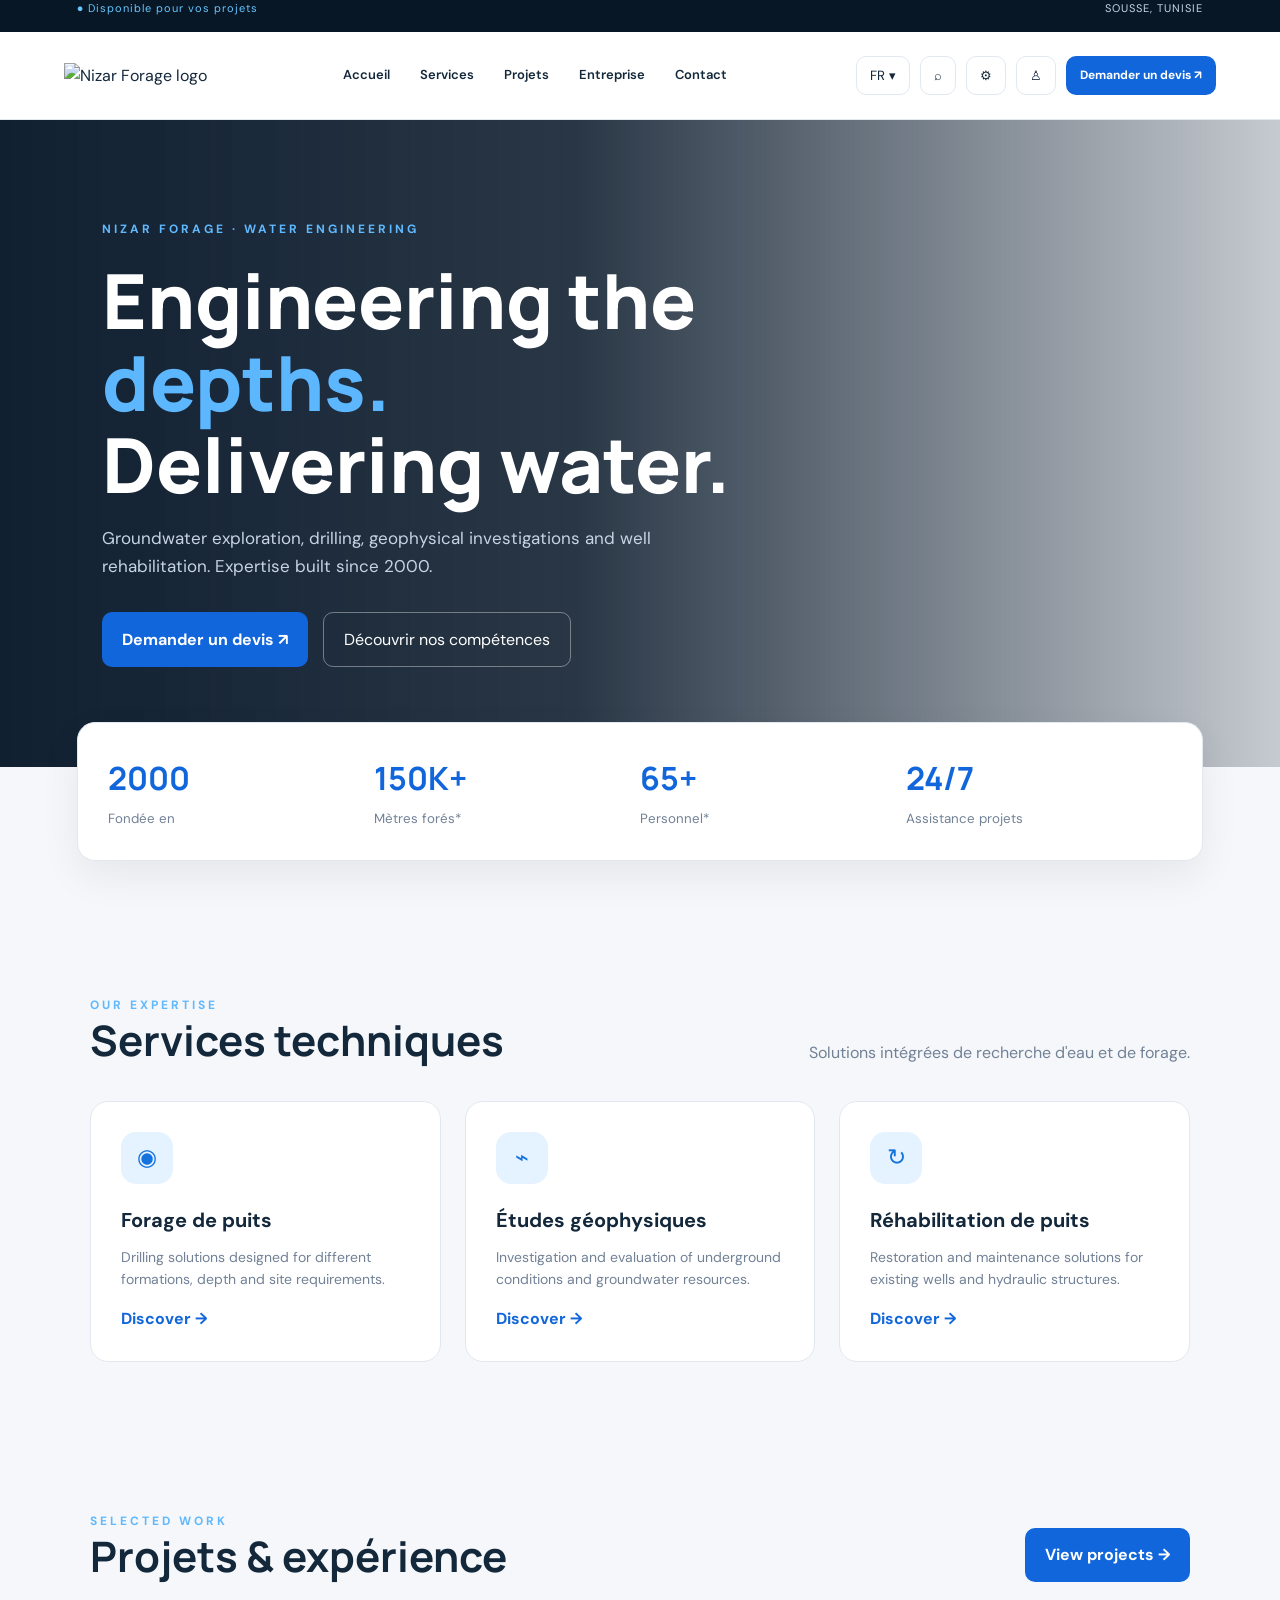
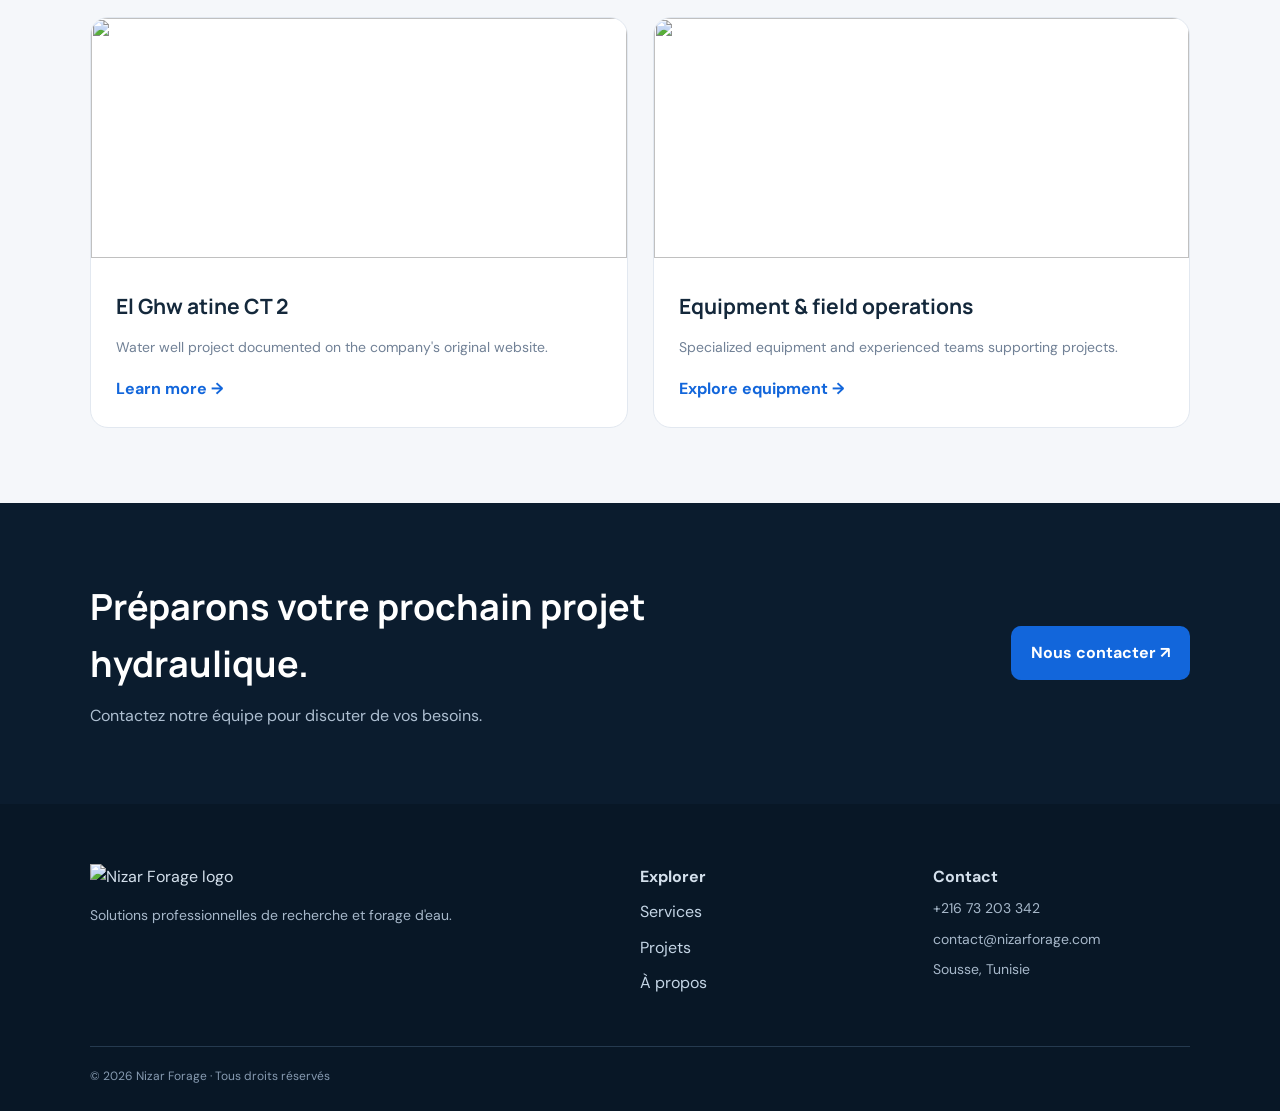
==== index.html @ 2755694d "Add files via upload" ====
﻿<!DOCTYPE html>
<html lang="fr">
<head>
<meta charset="UTF-8">
<meta name="viewport" content="width=device-width, initial-scale=1.0">
<meta name="description" content="Nizar Forage - Recherche d'eau souterraine, forage de puits, études géophysiques et réhabilitation en Tunisie.">
<title>Nizar Forage | Engineering & Water Solutions</title>
<link rel="stylesheet" href="style.css">
</head>
<body data-page="home">
<div class="topline"><span>● <span data-i18n="available">Disponible pour vos projets</span></span><span>SOUSSE, TUNISIE</span></div>
<header class="header">
<a class="brand" href="index.html"><img src='https://nizarforage.com/wp-content/uploads/2021/11/logo-blanc@2x-2.png' alt='Nizar Forage logo' class='logo-img'></a>
<nav class="nav">
<a href="index.html" data-i18n="home">Accueil</a>
<a href="services.html" data-i18n="services">Services</a>
<a href="projects.html" data-i18n="projects">Projets</a>
<a href="about.html" data-i18n="about">Entreprise</a>
<a href="contact.html" data-i18n="contact">Contact</a>
</nav>
<div class="head-actions">
<div class="dropdown">
<button class="small-btn" id="langBtn">FR ▾</button>
<div class="drop-menu" id="langMenu">
<button data-lang="fr">Français</button>
<button data-lang="en">English</button>
<button data-lang="ar">العربية</button>
</div>
</div>
<button class="small-btn" id="searchBtn" aria-label="Search">⌕</button>
<button class="small-btn" id="settingsBtn" aria-label="Settings">⚙</button>
<button class="small-btn" id="accountBtn" aria-label="Account">♙</button>
<a class="cta small-cta" href="contact.html" data-i18n="quote">Demander un devis ↗</a>
<button class="mobile-btn" id="mobileBtn">☰</button>
</div>
</header>

<div class="mobile-nav" id="mobileNav">
<a href="index.html">Accueil</a><a href="services.html">Services</a>
<a href="projects.html">Projets</a><a href="about.html">Entreprise</a><a href="contact.html">Contact</a>
</div>

<main id="main"></main>

<footer class="footer">
<div class="footer-grid">
<div><div class="footer-logo"><img src='https://nizarforage.com/wp-content/uploads/2021/11/logo-blanc@2x-2.png' alt='Nizar Forage logo' class='logo-img'></div><p data-i18n="footerDesc">Solutions professionnelles de recherche et forage d'eau.</p></div>
<div><h4 data-i18n="explore">Explorer</h4><a href="services.html">Services</a><a href="projects.html">Projets</a><a href="about.html">À propos</a></div>
<div><h4 data-i18n="contact">Contact</h4><p>+216 73 203 342</p><p>contact@nizarforage.com</p><p>Sousse, Tunisie</p></div>
</div>
<div class="footer-bottom">© 2026 Nizar Forage · <span data-i18n="rights">Tous droits réservés</span></div>
</footer>

<div class="overlay" id="overlay"></div>
<aside class="panel" id="panel">
<button class="close" id="closePanel">✕</button>
<div id="panelContent"></div>
</aside>
<div class="toast" id="toast"></div>
<script src="script.js"></script>
</body>
</html>
---- style.css ----
﻿@import url('https://fonts.googleapis.com/css2?family=DM+Sans:wght@400;500;600;700&family=Manrope:wght@400;500;600;700;800&display=swap');
:root{--bg:#f5f7fa;--card:#fff;--ink:#14283b;--muted:#718196;--blue:#1266db;--blue2:#08489c;--line:#e2e8f0;--dark:#091726;--accent:#35a8ff}
*{box-sizing:border-box;margin:0;padding:0}
body{font-family:'DM Sans',sans-serif;background:var(--bg);color:var(--ink);transition:.3s;line-height:1.6}
body.dark{--bg:#081421;--card:#102235;--ink:#ecf4ff;--muted:#9cb0c5;--line:#23394f;--blue:#4b9cff;--blue2:#2476d8}
a{text-decoration:none;color:inherit}
button{font-family:inherit;cursor:pointer;color:inherit}
.topline{height:32px;background:#081726;color:#c7d8ea;display:flex;justify-content:space-between;padding:0 6%;font-size:11px;letter-spacing:1px}
.topline span:first-child{color:#65c6ff}
.header{height:88px;display:flex;align-items:center;justify-content:space-between;padding:0 5%;background:var(--card);border-bottom:1px solid var(--line);position:sticky;top:0;z-index:20}
.brand{display:flex;align-items:center;min-width:150px}
.logo-img{max-width:175px;max-height:65px;object-fit:contain}
.logo-text{font-family:Manrope;font-size:20px;font-weight:800;letter-spacing:1px}
.logo-text b{color:var(--blue)}
.nav{display:flex;gap:30px;font-size:13px;font-weight:600}
.nav a:hover{color:var(--blue)}
.head-actions{display:flex;align-items:center;gap:10px}
.small-btn{border:1px solid var(--line);background:var(--card);border-radius:10px;padding:10px 13px}
.small-btn:hover{border-color:var(--blue);color:var(--blue)}
.cta{display:inline-flex;align-items:center;justify-content:center;background:var(--blue);color:white;border-radius:10px;padding:14px 20px;font-weight:700;transition:.25s;border:0}
.cta:hover{background:var(--blue2);transform:translateY(-2px)}
.small-cta{padding:10px 14px;font-size:12px}
.dropdown{position:relative}
.drop-menu{display:none;position:absolute;top:46px;right:0;background:var(--card);border:1px solid var(--line);border-radius:12px;min-width:145px;box-shadow:0 15px 35px #0002;overflow:hidden;z-index:30}
.drop-menu.open{display:block}
.drop-menu button{display:block;width:100%;padding:12px;text-align:left;background:none;border:0}
.drop-menu button:hover{background:var(--bg)}
.mobile-btn,.mobile-nav{display:none}
.hero{min-height:600px;background:linear-gradient(90deg,#071728f5 0%,#071728db 45%,#07172833 100%),url('https://images.unsplash.com/photo-1504917595217-d4dc5ebe6122?auto=format&fit=crop&w=1800&q=85') center/cover;color:white;padding:100px 8%;display:flex;align-items:center}
.hero-content{max-width:760px}
.eyebrow{color:#60b9ff;font-size:12px;font-weight:700;letter-spacing:3px;text-transform:uppercase}
.hero h1{font-family:Manrope;font-size:clamp(42px,6vw,76px);line-height:1.08;margin:20px 0;font-weight:800}
.hero h1 span{color:#5db7ff}
.hero p{color:#c6d4e4;max-width:580px;font-size:17px}
.hero-buttons{display:flex;gap:15px;margin-top:32px;flex-wrap:wrap}
.btn-outline{border:1px solid #ffffff60;border-radius:10px;padding:14px 20px}
.btn-outline:hover{background:#ffffff14}
.stats{display:grid;grid-template-columns:repeat(4,1fr);background:var(--card);border:1px solid var(--line);border-radius:18px;padding:30px;margin:-45px 6% 60px;position:relative;box-shadow:0 15px 40px #0001}
.stat strong{display:block;font-family:Manrope;font-size:32px;color:var(--blue)}
.stat small{color:var(--muted)}
.section{padding:75px 7%}
.section-head{display:flex;justify-content:space-between;align-items:end;gap:20px;margin-bottom:35px;flex-wrap:wrap}
.section-head h2{font-family:Manrope;font-size:clamp(28px,4vw,42px);line-height:1.2}
.section-head p{max-width:480px;color:var(--muted)}
.grid3{display:grid;grid-template-columns:repeat(3,1fr);gap:24px}
.grid2{display:grid;grid-template-columns:repeat(2,1fr);gap:25px}
.card{background:var(--card);border:1px solid var(--line);border-radius:18px;overflow:hidden;transition:.3s}
.card:hover{transform:translateY(-5px);box-shadow:0 20px 45px #0001}
.card-img{width:100%;height:240px;object-fit:cover}
.card-body{padding:25px}
.card-body h3{font-family:Manrope;margin-bottom:12px;font-size:21px}
.card-body p{color:var(--muted);font-size:14px}
.card-body a{display:inline-block;margin-top:18px;color:var(--blue);font-weight:700}
.icon-box{width:52px;height:52px;background:#e5f2ff;color:#1473dd;border-radius:15px;display:grid;place-items:center;font-size:23px;margin-bottom:20px}
body.dark .icon-box{background:#183b60}
.service-card{padding:30px}
.service-card h3{font-size:20px;margin-bottom:10px}
.service-card p{color:var(--muted);font-size:14px}
.service-card a{display:inline-block;color:var(--blue);margin-top:15px;font-weight:700}
.band{background:#0b1c2e;color:white;padding:75px 7%;display:flex;justify-content:space-between;align-items:center;gap:35px;flex-wrap:wrap}
.band h2{font-family:Manrope;font-size:36px;max-width:650px}
.band p{color:#aebfd1;margin-top:10px}
.page-hero{background:linear-gradient(120deg,#0a1b2d,#163b60);color:white;padding:80px 7%}
.page-hero h1{font-family:Manrope;font-size:50px}
.page-hero p{color:#c5d5e5;max-width:650px;margin-top:10px}
.breadcrumb{font-size:12px;color:#72baff;margin-bottom:15px}
.feature-list{display:grid;gap:15px;margin-top:20px}
.feature{display:flex;gap:14px;padding:18px;background:var(--card);border:1px solid var(--line);border-radius:14px}
.feature span{color:var(--blue);font-weight:800}
.project-image{height:280px;object-fit:cover;width:100%}
.contact-grid{display:grid;grid-template-columns:1fr 1fr;gap:30px}
.contact-box{background:var(--card);border:1px solid var(--line);border-radius:18px;padding:30px}
input,textarea,select{width:100%;padding:14px;border:1px solid var(--line);border-radius:10px;background:var(--bg);color:var(--ink);margin-top:6px;font-family:inherit}
label{font-weight:600;font-size:13px;display:block;margin-top:15px}
textarea{min-height:140px}
.footer{background:#081726;color:#d4e0ec;padding:60px 7% 25px}
.footer-grid{display:grid;grid-template-columns:2fr 1fr 1fr;gap:35px}
.footer-logo{margin-bottom:15px}
.footer p{color:#a7b8ca;margin:8px 0;font-size:14px}
.footer a{display:block;margin:10px 0;color:#c4d5e5}
.footer-bottom{border-top:1px solid #253a4f;margin-top:40px;padding-top:20px;color:#879bb1;font-size:12px}
.overlay{display:none;position:fixed;inset:0;background:#0008;z-index:40}
.overlay.open{display:block}
.panel{position:fixed;right:0;top:0;height:100%;width:min(440px,95vw);background:var(--card);z-index:41;padding:35px;transform:translateX(100%);transition:.3s;overflow:auto}
.panel.open{transform:translateX(0)}
.close{float:right;border:0;background:none;font-size:22px}
.panel h2{font-family:Manrope;margin:35px 0 15px}
.panel p{color:var(--muted)}
.panel button.option{display:block;width:100%;padding:14px;text-align:left;margin:10px 0;background:var(--bg);border:1px solid var(--line);border-radius:10px}
.toast{position:fixed;bottom:25px;left:50%;transform:translateX(-50%);background:#0b1c2e;color:white;padding:12px 20px;border-radius:12px;display:none;z-index:50}
.toast.show{display:block}
.faq{padding:20px;border:1px solid var(--line);background:var(--card);border-radius:12px;margin:10px 0}
.faq button{background:none;border:0;width:100%;text-align:left;font-weight:700;font-size:16px}
.faq p{display:none;color:var(--muted);padding-top:12px}
.faq.open p{display:block}
.search-field{font-size:17px}
[dir=rtl] .nav{direction:rtl}
[dir=rtl] .panel{right:auto;left:0;transform:translateX(-100%)}
[dir=rtl] .panel.open{transform:translateX(0)}
/* Employee section */
.team-card .card-body{text-align:center;padding:30px}
.team-card .card-body h3{font-size:19px}
@media(max-width:1100px){.nav{gap:15px}.head-actions{gap:5px}.small-cta{display:none}}
@media(max-width:800px){.nav{display:none}.mobile-btn{display:block;border:1px solid var(--line);background:var(--card);padding:10px;border-radius:10px}.mobile-nav{display:none;background:var(--card);padding:20px;position:sticky;top:88px;z-index:19;border-bottom:1px solid var(--line)}.mobile-nav.open{display:grid;gap:14px}.hero{padding:75px 7%;min-height:520px}.stats{grid-template-columns:repeat(2,1fr);gap:25px}.grid3{grid-template-columns:1fr 1fr}.contact-grid{grid-template-columns:1fr}.footer-grid{grid-template-columns:1fr 1fr}}
@media(max-width:560px){.grid3,.grid2{grid-template-columns:1fr}.hero h1{font-size:44px}.section{padding:55px 6%}.page-hero h1{font-size:36px}.header{padding:0 4%}.stats{margin-left:4%;margin-right:4%;padding:22px}.footer-grid{grid-template-columns:1fr}.head-actions{gap:4px}.small-btn{padding:8px}}
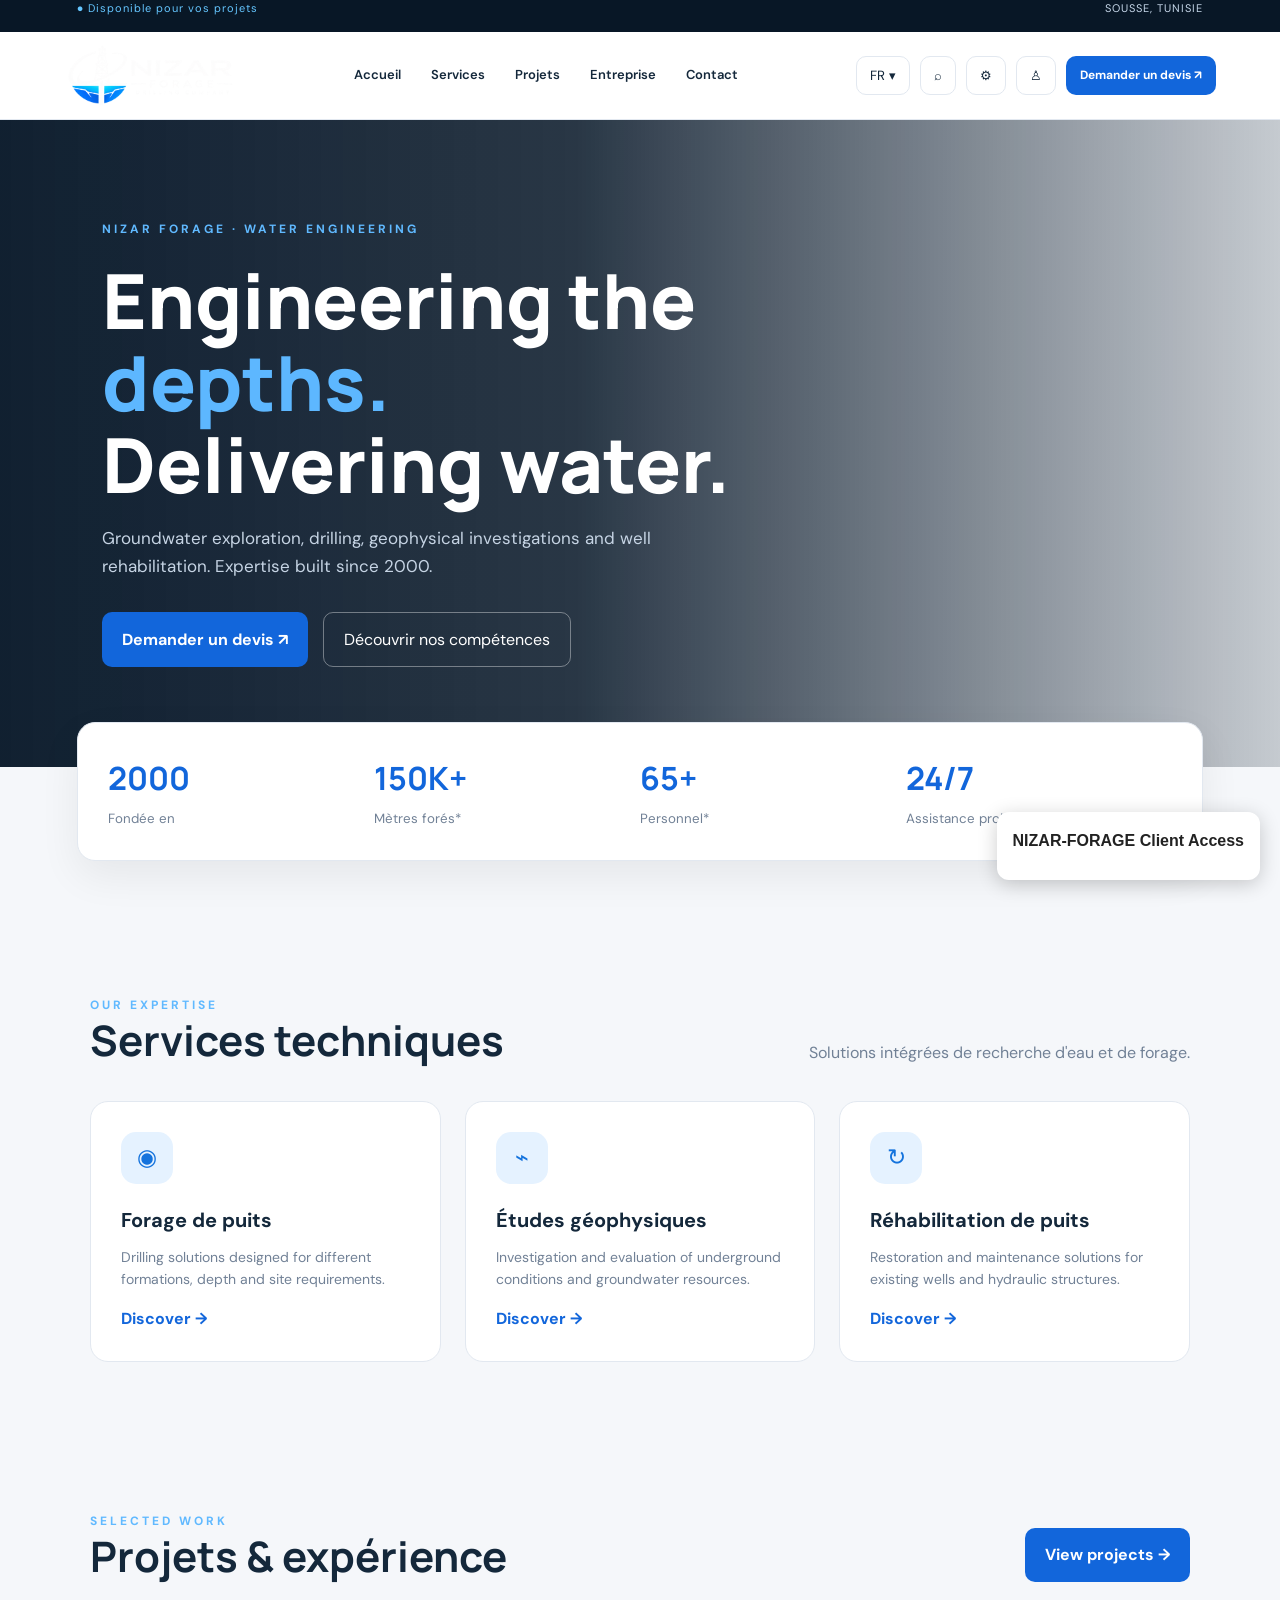
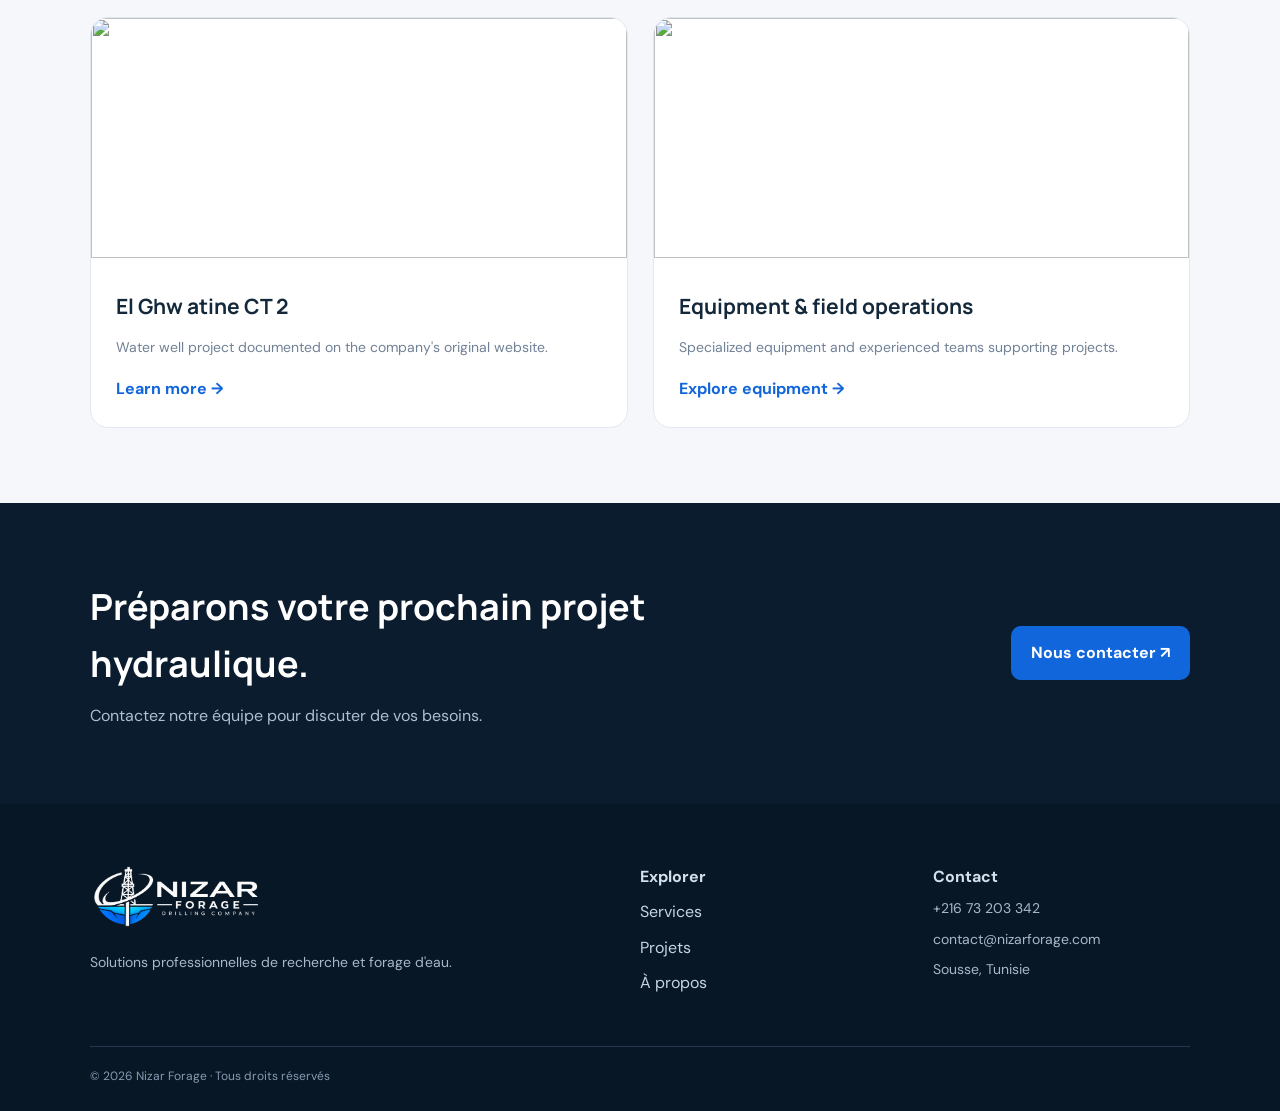
==== commit 6d379090: "Update website logo" ====
--- a/index.html
+++ b/index.html
@@ -10,7 +10,7 @@
 <body data-page="home">
 <div class="topline"><span>● <span data-i18n="available">Disponible pour vos projets</span></span><span>SOUSSE, TUNISIE</span></div>
 <header class="header">
-<a class="brand" href="index.html"><img src='https://nizarforage.com/wp-content/uploads/2021/11/logo-blanc@2x-2.png' alt='Nizar Forage logo' class='logo-img'></a>
+<a class="brand" href="index.html"><img src="logo.png" alt="Nizar Forage logo" class="logo-img"></a>
 <nav class="nav">
 <a href="index.html" data-i18n="home">Accueil</a>
 <a href="services.html" data-i18n="services">Services</a>
@@ -44,7 +44,7 @@
 
 <footer class="footer">
 <div class="footer-grid">
-<div><div class="footer-logo"><img src='https://nizarforage.com/wp-content/uploads/2021/11/logo-blanc@2x-2.png' alt='Nizar Forage logo' class='logo-img'></div><p data-i18n="footerDesc">Solutions professionnelles de recherche et forage d'eau.</p></div>
+<div><div class="footer-logo"><img src="logo.png" alt="Nizar Forage logo" class="logo-img"></div><p data-i18n="footerDesc">Solutions professionnelles de recherche et forage d'eau.</p></div>
 <div><h4 data-i18n="explore">Explorer</h4><a href="services.html">Services</a><a href="projects.html">Projets</a><a href="about.html">À propos</a></div>
 <div><h4 data-i18n="contact">Contact</h4><p>+216 73 203 342</p><p>contact@nizarforage.com</p><p>Sousse, Tunisie</p></div>
 </div>
@@ -58,5 +58,39 @@
 </aside>
 <div class="toast" id="toast"></div>
 <script src="script.js"></script>
+<div id="nizar-google-login" style="position:fixed;bottom:20px;right:20px;z-index:99999;background:white;color:#222;padding:16px;border-radius:12px;box-shadow:0 4px 20px #0003;font-family:Arial;max-width:300px">
+  <div style="font-weight:bold;margin-bottom:10px">NIZAR-FORAGE Client Access</div>
+  <div id="googleSignInButton"></div>
+  <div id="googleLoginStatus" style="font-size:13px;margin-top:10px"></div>
+</div>
+<script src="https://accounts.google.com/gsi/client" async defer onload="initializeNizarGoogle()"></script>
+<script>
+function initializeNizarGoogle() {
+  google.accounts.id.initialize({
+    client_id: "534752586715-3gjb2pci7erpgvq4ojogou0mef7emg3n.apps.googleusercontent.com",
+    callback: handleNizarGoogleLogin
+  });
+  google.accounts.id.renderButton(
+    document.getElementById("googleSignInButton"),
+    { theme: "outline", size: "large", text: "signin_with", shape: "pill" }
+  );
+}
+function handleNizarGoogleLogin(response) {
+  try {
+    let part = response.credential.split(".")[1].replace(/-/g, "+").replace(/_/g, "/");
+    while (part.length % 4) part += "=";
+    const user = JSON.parse(decodeURIComponent(
+      atob(part).split("").map(c => "%" + c.charCodeAt(0).toString(16).padStart(2,"0")).join("")
+    ));
+    document.getElementById("googleLoginStatus").textContent =
+      "Welcome, " + (user.name || "Client") + " (" + (user.email || "") + ")";
+  } catch(e) {
+    document.getElementById("googleLoginStatus").textContent = "Sign-in response received.";
+  }
+}
+</script>
 </body>
 </html>
+
+
+
